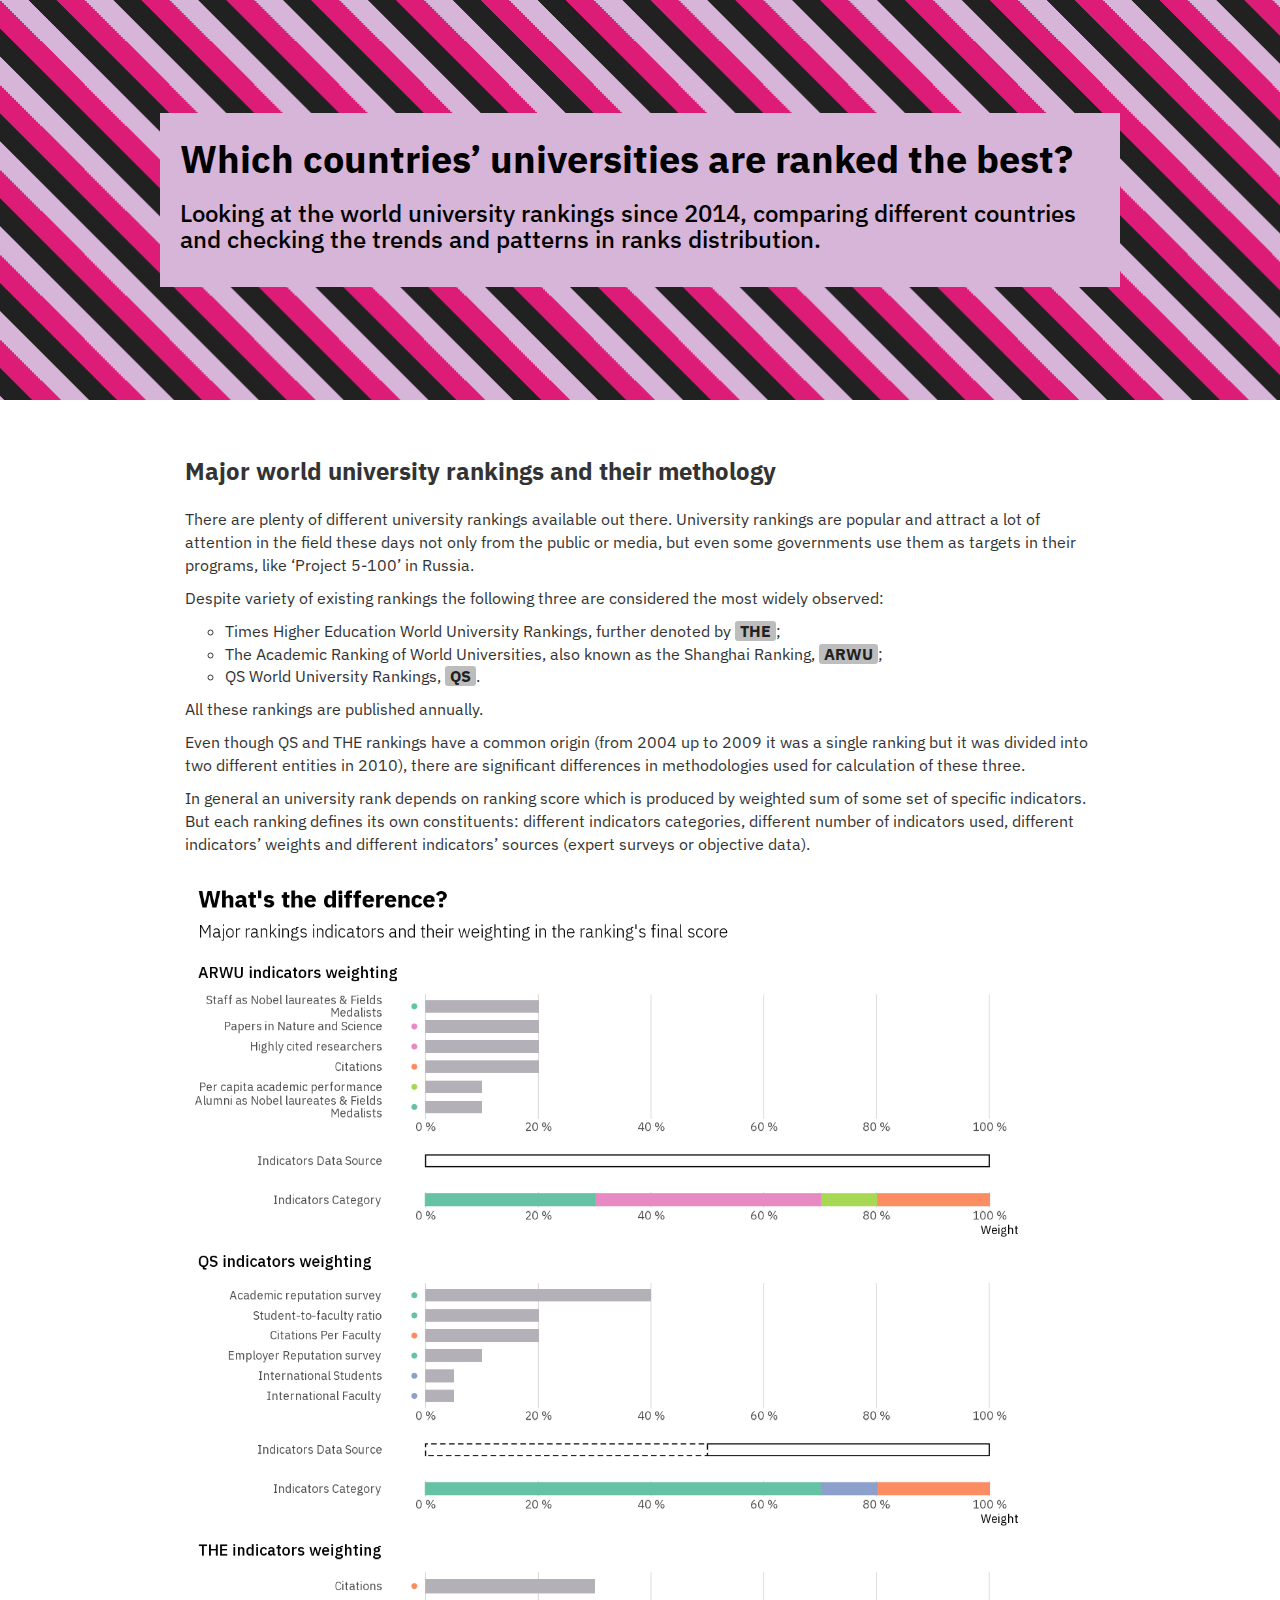
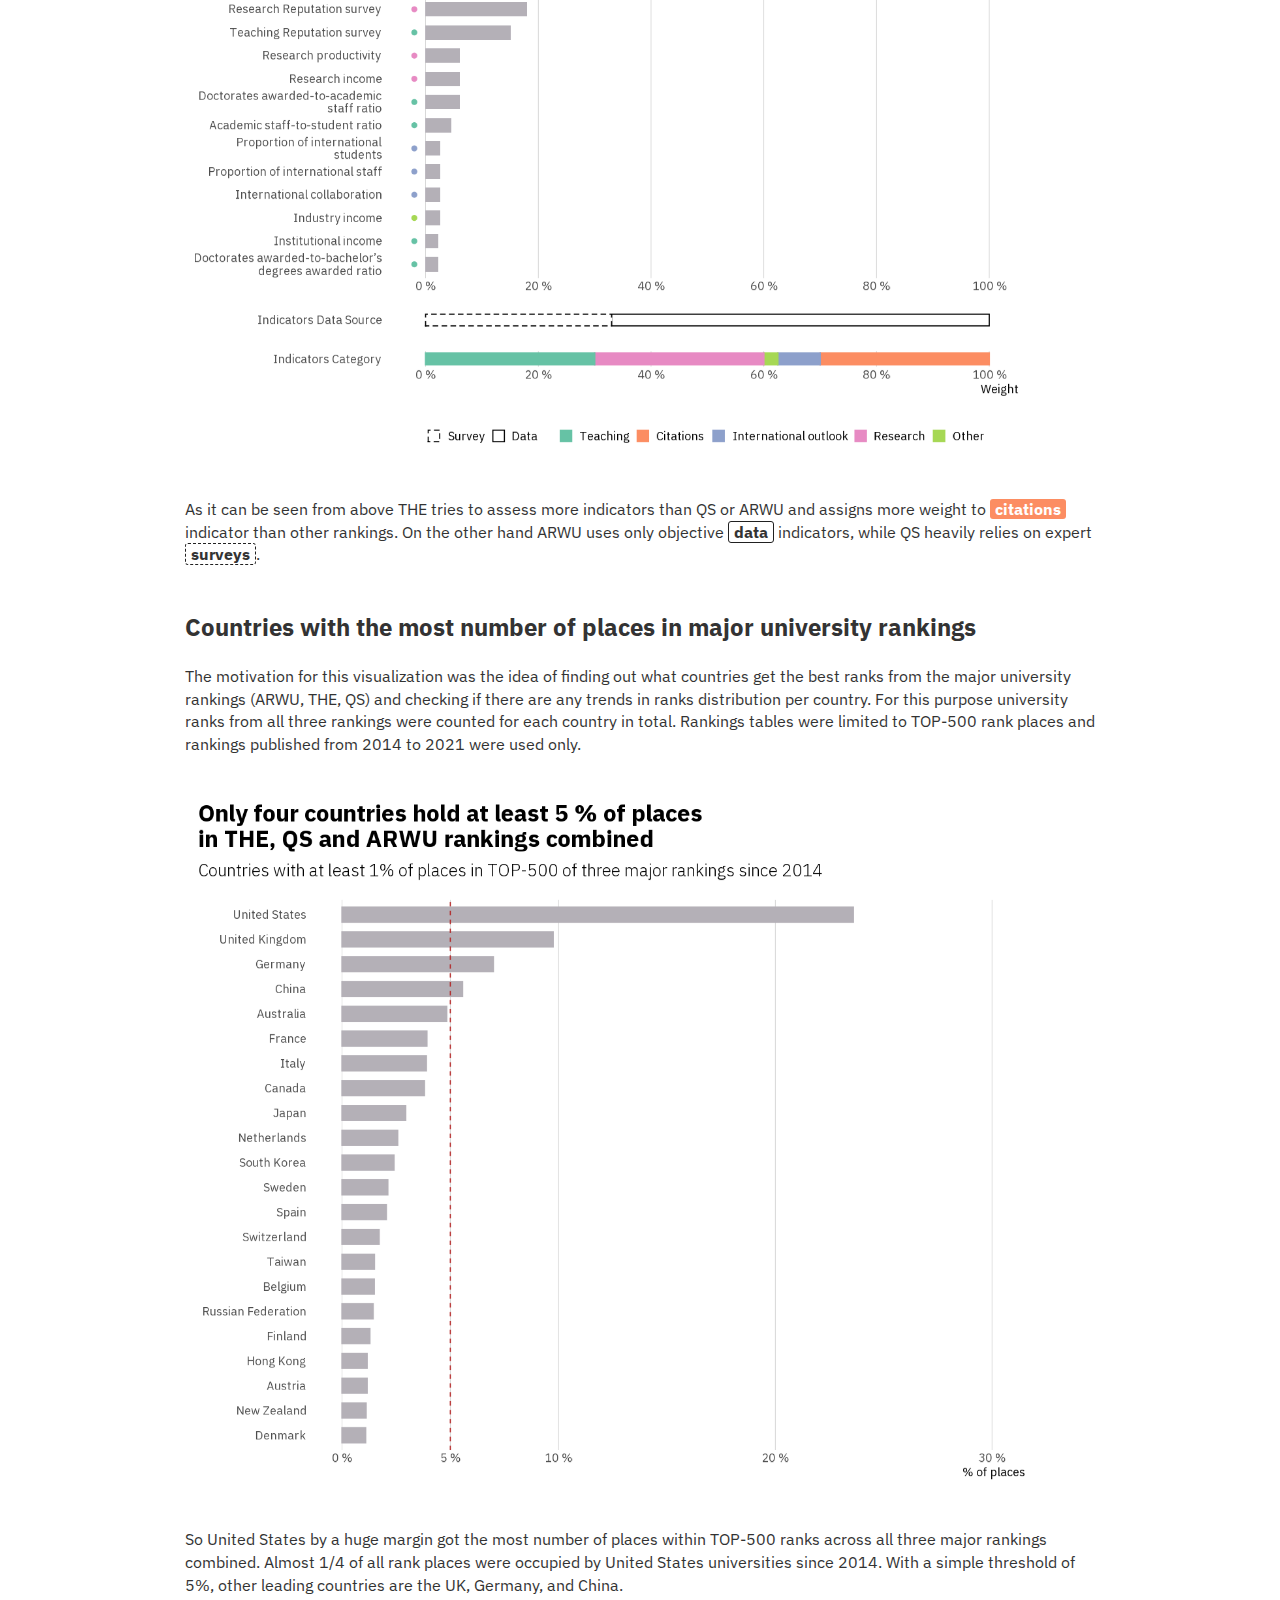
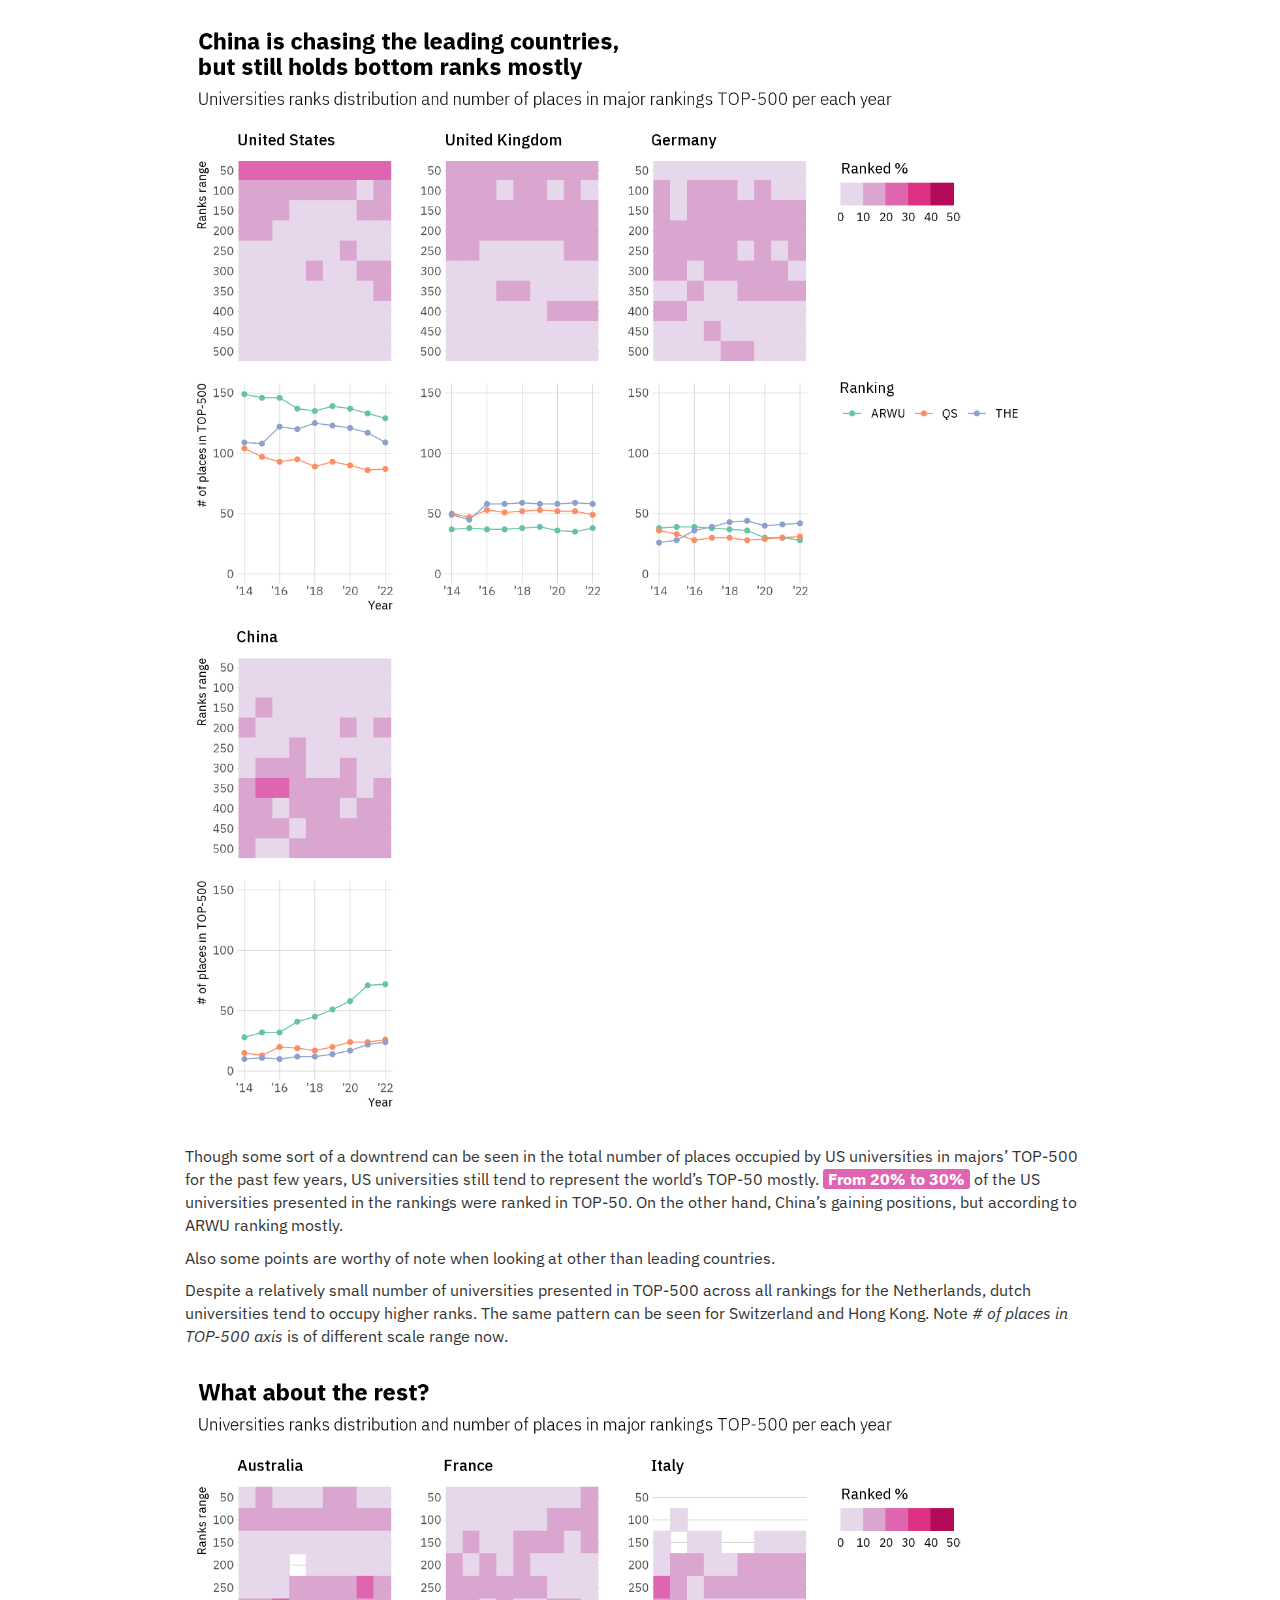
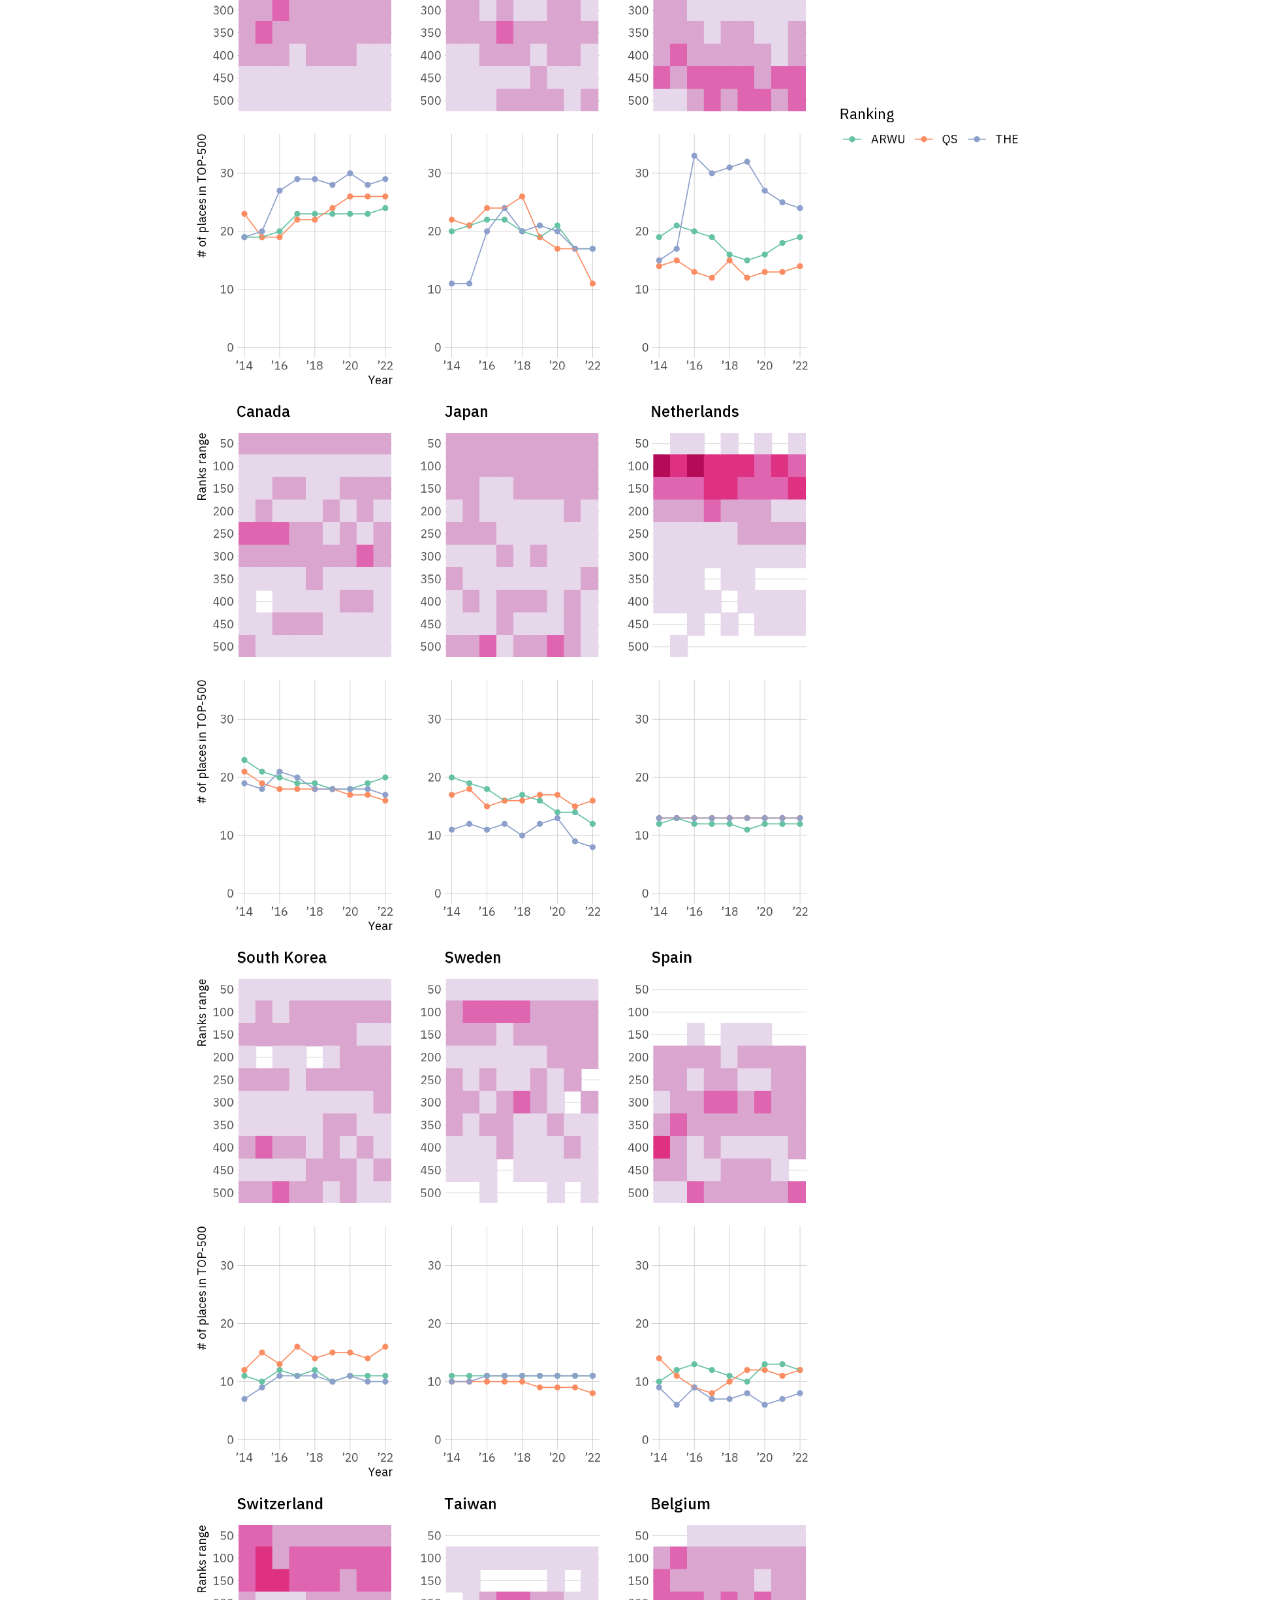
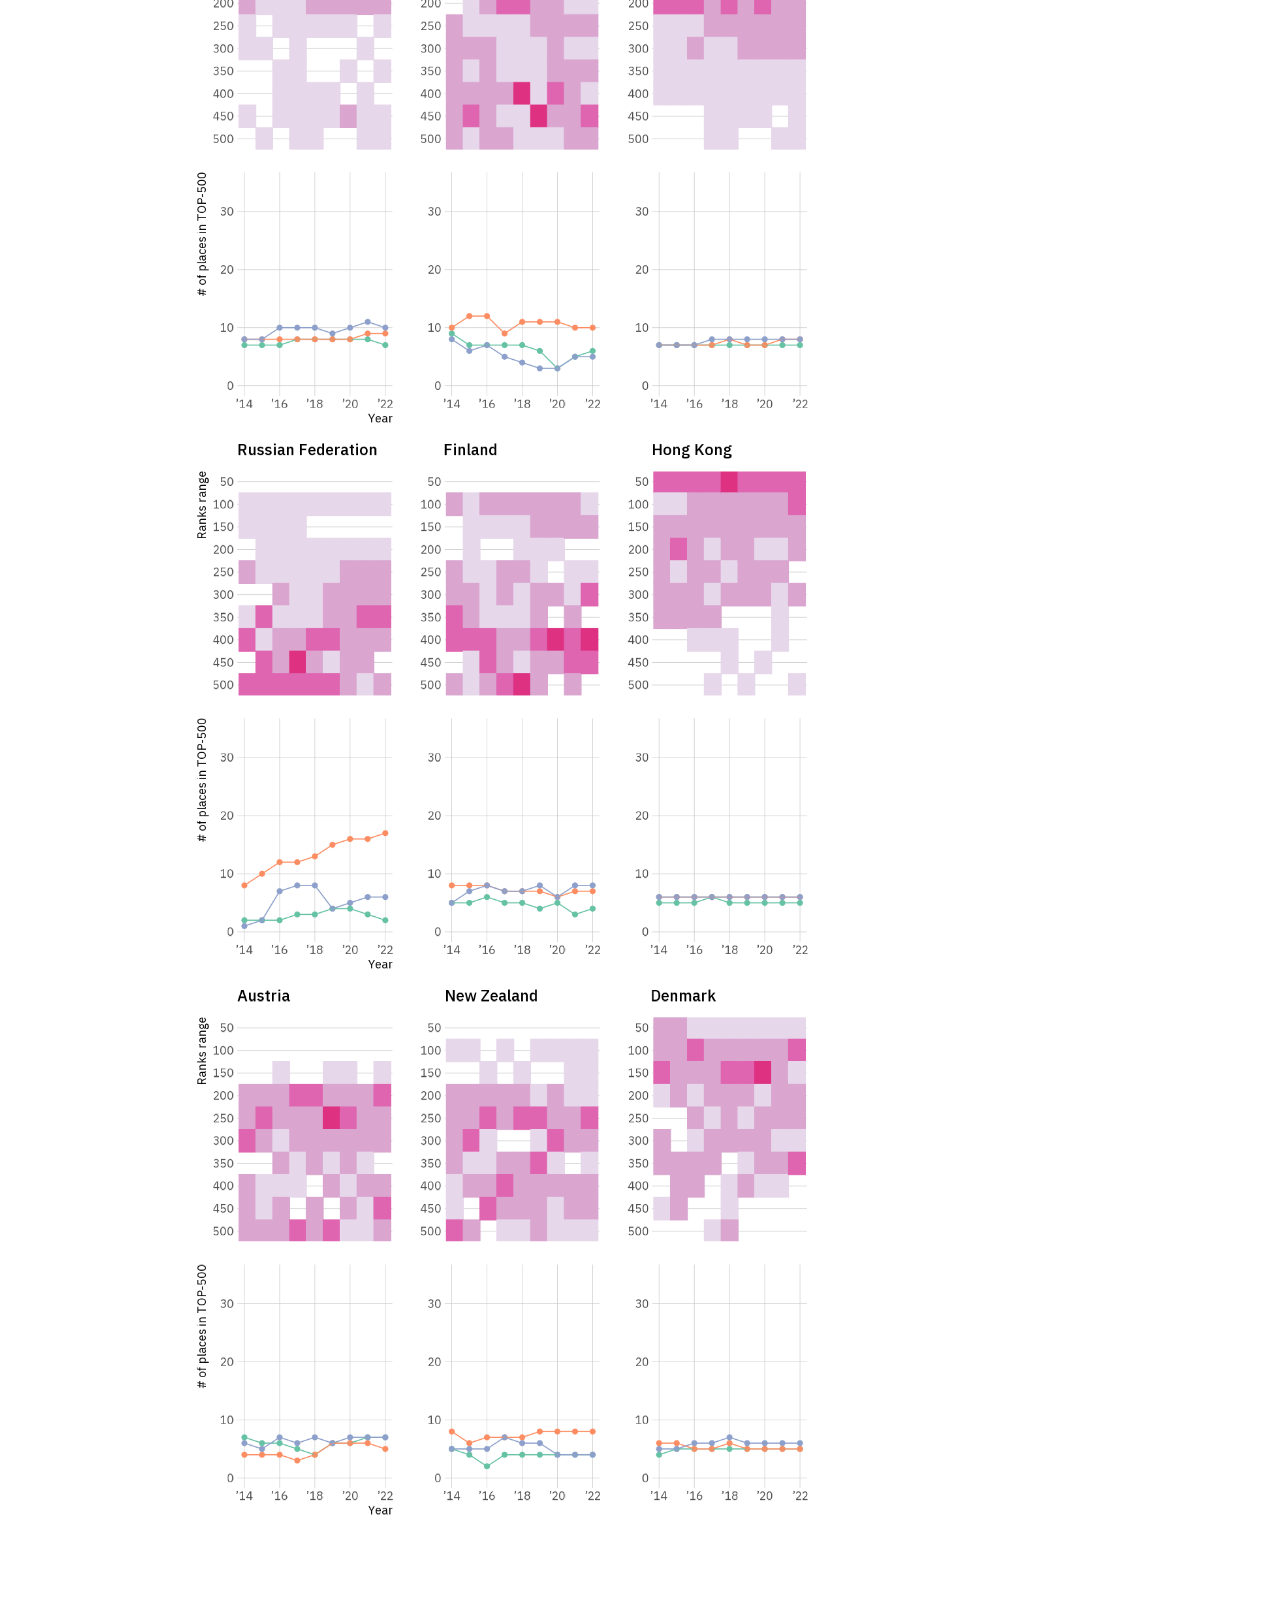
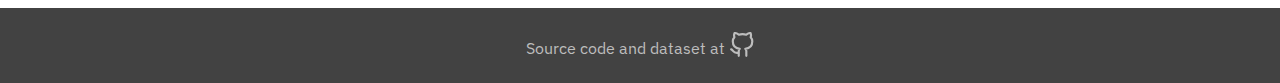
==== 03_visualization/output/index.html @ e7e45156 "init commit" ====
<!DOCTYPE html>

<html>

<head>

<meta charset="utf-8" />
<meta name="generator" content="pandoc" />
<meta http-equiv="X-UA-Compatible" content="IE=EDGE" />




<title>Which countries’ universities are ranked the best?</title>

<script src="index_files/header-attrs-2.11/header-attrs.js"></script>
<script src="index_files/jquery-3.6.0/jquery-3.6.0.min.js"></script>
<meta name="viewport" content="width=device-width, initial-scale=1" />
<link href="index_files/bootstrap-3.3.5/css/bootstrap.min.css" rel="stylesheet" />
<script src="index_files/bootstrap-3.3.5/js/bootstrap.min.js"></script>
<script src="index_files/bootstrap-3.3.5/shim/html5shiv.min.js"></script>
<script src="index_files/bootstrap-3.3.5/shim/respond.min.js"></script>
<style>h1 {font-size: 34px;}
       h1.title {font-size: 38px;}
       h2 {font-size: 30px;}
       h3 {font-size: 24px;}
       h4 {font-size: 18px;}
       h5 {font-size: 16px;}
       h6 {font-size: 12px;}
       code {color: inherit; background-color: rgba(0, 0, 0, 0.04);}
       pre:not([class]) { background-color: white }</style>
<script src="index_files/navigation-1.1/tabsets.js"></script>
<link href="index_files/highlightjs-9.12.0/default.css" rel="stylesheet" />
<script src="index_files/highlightjs-9.12.0/highlight.js"></script>
<link rel="apple-touch-icon" sizes="180x180" href="favicon/apple-touch-icon.png">
<link rel="icon" type="image/png" sizes="32x32" href="favicon/favicon-32x32.png">
<link rel="icon" type="image/png" sizes="16x16" href="favicon/favicon-16x16.png">

<style type="text/css">
  code{white-space: pre-wrap;}
  span.smallcaps{font-variant: small-caps;}
  span.underline{text-decoration: underline;}
  div.column{display: inline-block; vertical-align: top; width: 50%;}
  div.hanging-indent{margin-left: 1.5em; text-indent: -1.5em;}
  ul.task-list{list-style: none;}
    </style>

<style type="text/css">code{white-space: pre;}</style>
<script type="text/javascript">
if (window.hljs) {
  hljs.configure({languages: []});
  hljs.initHighlightingOnLoad();
  if (document.readyState && document.readyState === "complete") {
    window.setTimeout(function() { hljs.initHighlighting(); }, 0);
  }
}
</script>





<link rel="stylesheet" href="style.css" type="text/css" />



<style type = "text/css">
.main-container {
  max-width: 940px;
  margin-left: auto;
  margin-right: auto;
}
img {
  max-width:100%;
}
.tabbed-pane {
  padding-top: 12px;
}
.html-widget {
  margin-bottom: 20px;
}
button.code-folding-btn:focus {
  outline: none;
}
summary {
  display: list-item;
}
pre code {
  padding: 0;
}
</style>



<!-- tabsets -->

<style type="text/css">
.tabset-dropdown > .nav-tabs {
  display: inline-table;
  max-height: 500px;
  min-height: 44px;
  overflow-y: auto;
  border: 1px solid #ddd;
  border-radius: 4px;
}

.tabset-dropdown > .nav-tabs > li.active:before {
  content: "";
  font-family: 'Glyphicons Halflings';
  display: inline-block;
  padding: 10px;
  border-right: 1px solid #ddd;
}

.tabset-dropdown > .nav-tabs.nav-tabs-open > li.active:before {
  content: "&#xe258;";
  border: none;
}

.tabset-dropdown > .nav-tabs.nav-tabs-open:before {
  content: "";
  font-family: 'Glyphicons Halflings';
  display: inline-block;
  padding: 10px;
  border-right: 1px solid #ddd;
}

.tabset-dropdown > .nav-tabs > li.active {
  display: block;
}

.tabset-dropdown > .nav-tabs > li > a,
.tabset-dropdown > .nav-tabs > li > a:focus,
.tabset-dropdown > .nav-tabs > li > a:hover {
  border: none;
  display: inline-block;
  border-radius: 4px;
  background-color: transparent;
}

.tabset-dropdown > .nav-tabs.nav-tabs-open > li {
  display: block;
  float: none;
}

.tabset-dropdown > .nav-tabs > li {
  display: none;
}
</style>

<!-- code folding -->




</head>

<body>


<div class="container-fluid main-container">



<header>
  <div class="header-intro">
    <h1 class="title">Which countries’ universities are ranked the best?</h1>
    <p class="h3">Looking at the world university rankings since 2014, comparing different countries and checking the trends and patterns in ranks distribution.</p>
  </div>
</header>

<div id="header">



<h1 class="title toc-ignore">Which countries’ universities are ranked the best?</h1>
<h3 class="subtitle">Looking at the world university rankings since 2014, comparing different countries and checking the trends and patterns in ranks distribution.</h3>

</div>


<div id="major-world-university-rankings-and-their-methology" class="section level3">
<h3>Major world university rankings and their methology</h3>
<p>There are plenty of different university rankings available out there. University rankings are popular and attract a lot of attention in the field these days not only from the public or media, but even some governments use them as targets in their programs, like ‘Project 5-100’ in Russia.</p>
<p>Despite variety of existing rankings the following three are considered the most widely observed:</p>
<ul>
<li>Times Higher Education World University Rankings, further denoted by <span class="lbl-info">THE</span>;</li>
<li>The Academic Ranking of World Universities, also known as the Shanghai Ranking, <span class="lbl-info">ARWU</span>;</li>
<li>QS World University Rankings, <span class="lbl-info">QS</span>.</li>
</ul>
<p>All these rankings are published annually.</p>
<p>Even though QS and THE rankings have a common origin (from 2004 up to 2009 it was a single ranking but it was divided into two different entities in 2010), there are significant differences in methodologies used for calculation of these three.</p>
<p>In general an university rank depends on ranking score which is produced by weighted sum of some set of specific indicators. But each ranking defines its own constituents: different indicators categories, different number of indicators used, different indicators’ weights and different indicators’ sources (expert surveys or objective data).</p>
<p><img src="index_files/figure-html/ranks-methodology-plot-1.png" width="93%" /></p>
<p>As it can be seen from above THE tries to assess more indicators than QS or ARWU and assigns more weight to <span class="lbl-citations">citations</span> indicator than other rankings. On the other hand ARWU uses only objective <span class="lbl-data">data</span> indicators, while QS heavily relies on expert <span class="lbl-survey">surveys</span>.</p>
</div>
<div id="countries-with-the-most-number-of-places-in-major-university-rankings" class="section level3">
<h3>Countries with the most number of places in major university rankings</h3>
<p>The motivation for this visualization was the idea of finding out what countries get the best ranks from the major university rankings (ARWU, THE, QS) and checking if there are any trends in ranks distribution per country. For this purpose university ranks from all three rankings were counted for each country in total. Rankings tables were limited to TOP-500 rank places and rankings published from 2014 to 2021 were used only.</p>
<p><img src="index_files/figure-html/top-countries-1.png" width="93%" /></p>
<p>So United States by a huge margin got the most number of places within TOP-500 ranks across all three major rankings combined. Almost 1/4 of all rank places were occupied by United States universities since 2014. With a simple threshold of 5%, other leading countries are the UK, Germany, and China.</p>
<p><img src="index_files/figure-html/plot-top-countries-1.png" width="93%" /></p>
<p>Though some sort of a downtrend can be seen in the total number of places occupied by US universities in majors’ TOP-500 for the past few years, US universities still tend to represent the world’s TOP-50 mostly. <span class="lbl-20-30-range">From 20% to 30%</span> of the US universities presented in the rankings were ranked in TOP-50. On the other hand, China’s gaining positions, but according to ARWU ranking mostly.</p>
<p>Also some points are worthy of note when looking at other than leading countries.</p>
<p>Despite a relatively small number of universities presented in TOP-500 across all rankings for the Netherlands, dutch universities tend to occupy higher ranks. The same pattern can be seen for Switzerland and Hong Kong. Note <em># of places in TOP-500 axis</em> is of different scale range now.</p>
<p><img src="index_files/figure-html/plot-rest-countries-1.png" width="93%" /></p>
</div>

<footer>
  <div class="footer">
    <span class="text">Source code and dataset at </span> 
    <a href="https://github.com/d2ski" target="_blank" rel="noopener noreferrer me" title="Github">
    <svg xmlns="http://www.w3.org/2000/svg" viewBox="0 0 24 24" fill="none" stroke="currentColor" stroke-width="2" stroke-linecap="round" stroke-linejoin="round">
        <path d="M9 19c-5 1.5-5-2.5-7-3m14 6v-3.87a3.37 3.37 0 0 0-.94-2.61c3.14-.35 6.44-1.54 6.44-7A5.44 5.44 0 0 0 20 4.77 5.07 5.07 0 0 0 19.91 1S18.73.65 16 2.48a13.38 13.38 0 0 0-7 0C6.27.65 5.09 1 5.09 1A5.07 5.07 0 0 0 5 4.77a5.44 5.44 0 0 0-1.5 3.78c0 5.42 3.3 6.61 6.44 7A3.37 3.37 0 0 0 9 18.13V22">
        </path>
    </svg>
    </a>
  </div>
</footer>






</div>

<script>

// add bootstrap table styles to pandoc tables
function bootstrapStylePandocTables() {
  $('tr.odd').parent('tbody').parent('table').addClass('table table-condensed');
}
$(document).ready(function () {
  bootstrapStylePandocTables();
});


</script>

<!-- tabsets -->

<script>
$(document).ready(function () {
  window.buildTabsets("TOC");
});

$(document).ready(function () {
  $('.tabset-dropdown > .nav-tabs > li').click(function () {
    $(this).parent().toggleClass('nav-tabs-open');
  });
});
</script>

<!-- code folding -->


<!-- dynamically load mathjax for compatibility with self-contained -->
<script>
  (function () {
    var script = document.createElement("script");
    script.type = "text/javascript";
    script.src  = "https://mathjax.rstudio.com/latest/MathJax.js?config=TeX-AMS-MML_HTMLorMML";
    document.getElementsByTagName("head")[0].appendChild(script);
  })();
</script>

</body>
</html>
---- 03_visualization/output/index_files/highlightjs-9.12.0/default.css ----
.hljs-literal {
  color: #990073;
}

.hljs-number {
  color: #099;
}

.hljs-comment {
  color: #998;
  font-style: italic;
}

.hljs-keyword {
  color: #900;
  font-weight: bold;
}

.hljs-string {
  color: #d14;
}
---- 03_visualization/output/style.css ----
@import url('https://fonts.googleapis.com/css2?family=IBM+Plex+Sans:wght@400;700&display=swap');

html {
  position: relative;
  min-height: 100%;
}

body {
  font-size: 16px;
  font-family: 'IBM Plex Sans', sans-serif;
  margin-top: 410px;
  margin-bottom: 130px;
}

h1, h2, h3 {
  font-weight: 700;
}

h3 {
  margin-top: 2em;
  margin-bottom: 1em;
}

p {
  font-weight: 400;
}

header {
  position: absolute;
  top: 0;
  left: 0;
  width: 100%;
  height: 400px;
  background-color: #dd1c77;
  background-image: linear-gradient(45deg, #d7b5d8 16.67%, #212121 16.67%, #212121 33.33%, #dd1c77 33.33%, #dd1c77 50%, #d7b5d8 50%, #d7b5d8 66.67%, #212121 66.67%, #212121 83.33%, #dd1c77 83.33%, #dd1c77 100%);
  background-size: 84.85px 84.85px;
  color: #000;
  padding: 10px;
  
  display: flex;
  flex-direction: column;
  justify-content: center;
}

#header {
  display: none;
}

header .header-intro {
  margin-left: auto;
  margin-right: auto;
  max-width: 960px;
  background-color: #d7b5d8;
  padding-left: 20px;
  padding-right: 20px;
  padding-top: 5px;
  padding-bottom: 25px;
}

footer {
  position: absolute;
  bottom: 0;
  left: 0;
  width: 100%;
  height: 75px;
  background-color: #424242;
  padding: 10px;
  
  display: flex;
  flex-direction: column;
  justify-content: center;
}

footer .footer {
  margin-left: auto;
  margin-right: auto;
  max-width: 960px;
  padding-left: 20px;
  padding-right: 20px;
  padding-top: 5px;
  color: #BDBDBD;
}

footer svg {
  width: 26px;
  height: 26px;
  stroke: #BDBDBD;
}

.footer span.text, .footer a {
  vertical-align: middle;
  display: inline-block;
}

@media screen and (max-width: 320px) {
  header .header-intro {
    padding-left: 15px;
    padding-right: 15px;
    padding-top: 0px;
    padding-bottom: 15px;
  }
}

ul {
  list-style-type: circle;
}

.lbl-info {
  background-color: #BDBDBD;
  color: #212121;
  font-weight: bold;
  padding: 0px 5px 0px 5px;
  border-radius: 3px;
}

.lbl-citations {
  background-color: #fc8d62;
  color: #fff;
  font-weight: bold;
  padding: 0px 5px 0px 5px;
  border-radius: 3px;
}

.lbl-survey {
  font-weight: bold;
  padding: 0px 5px 0px 5px;
  border-radius: 3px;
  border: 1px dashed #212121;
}

.lbl-data {
  font-weight: bold;
  padding: 0px 5px 0px 5px;
  border-radius: 3px;
  border: 1px solid #212121;
}

.lbl-20-30-range {
  background-color: #df65b0;
  color: #fff;
  font-weight: bold;
  padding: 0px 5px 0px 5px;
  border-radius: 3px;
}
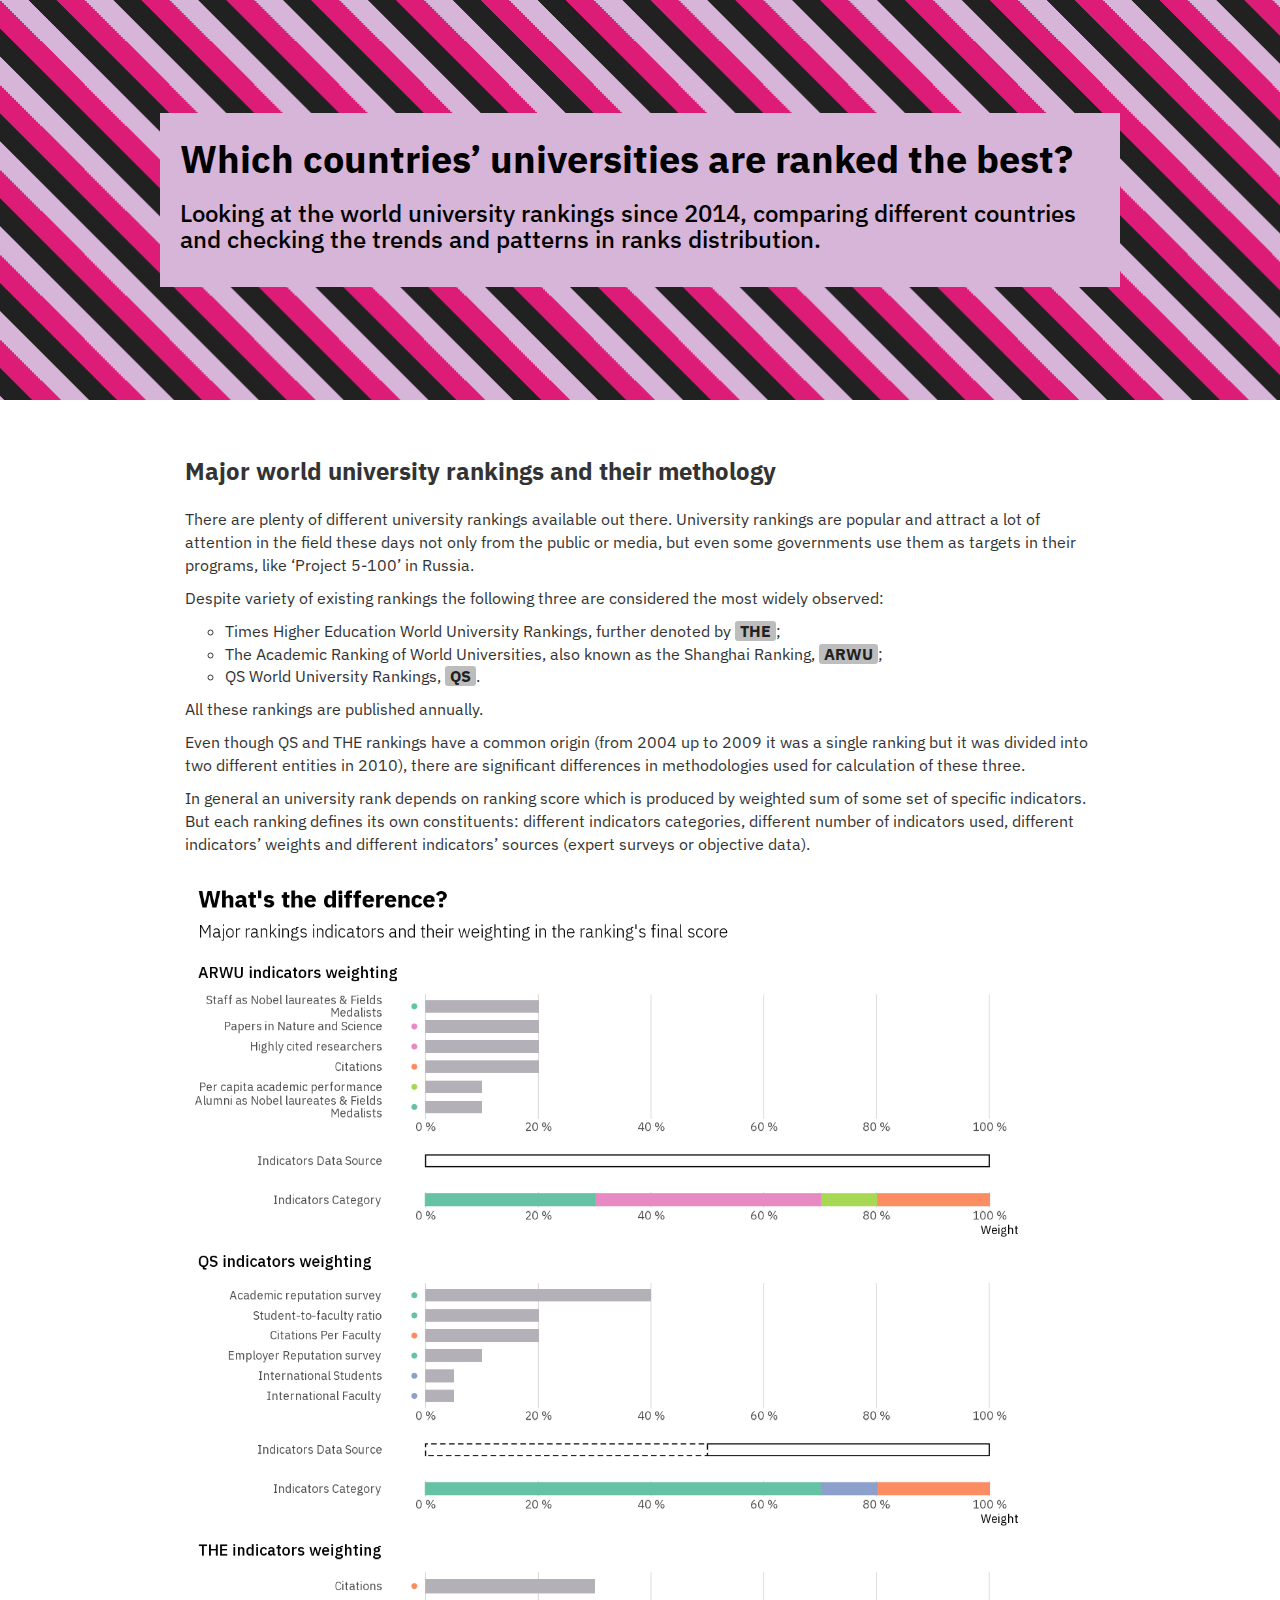
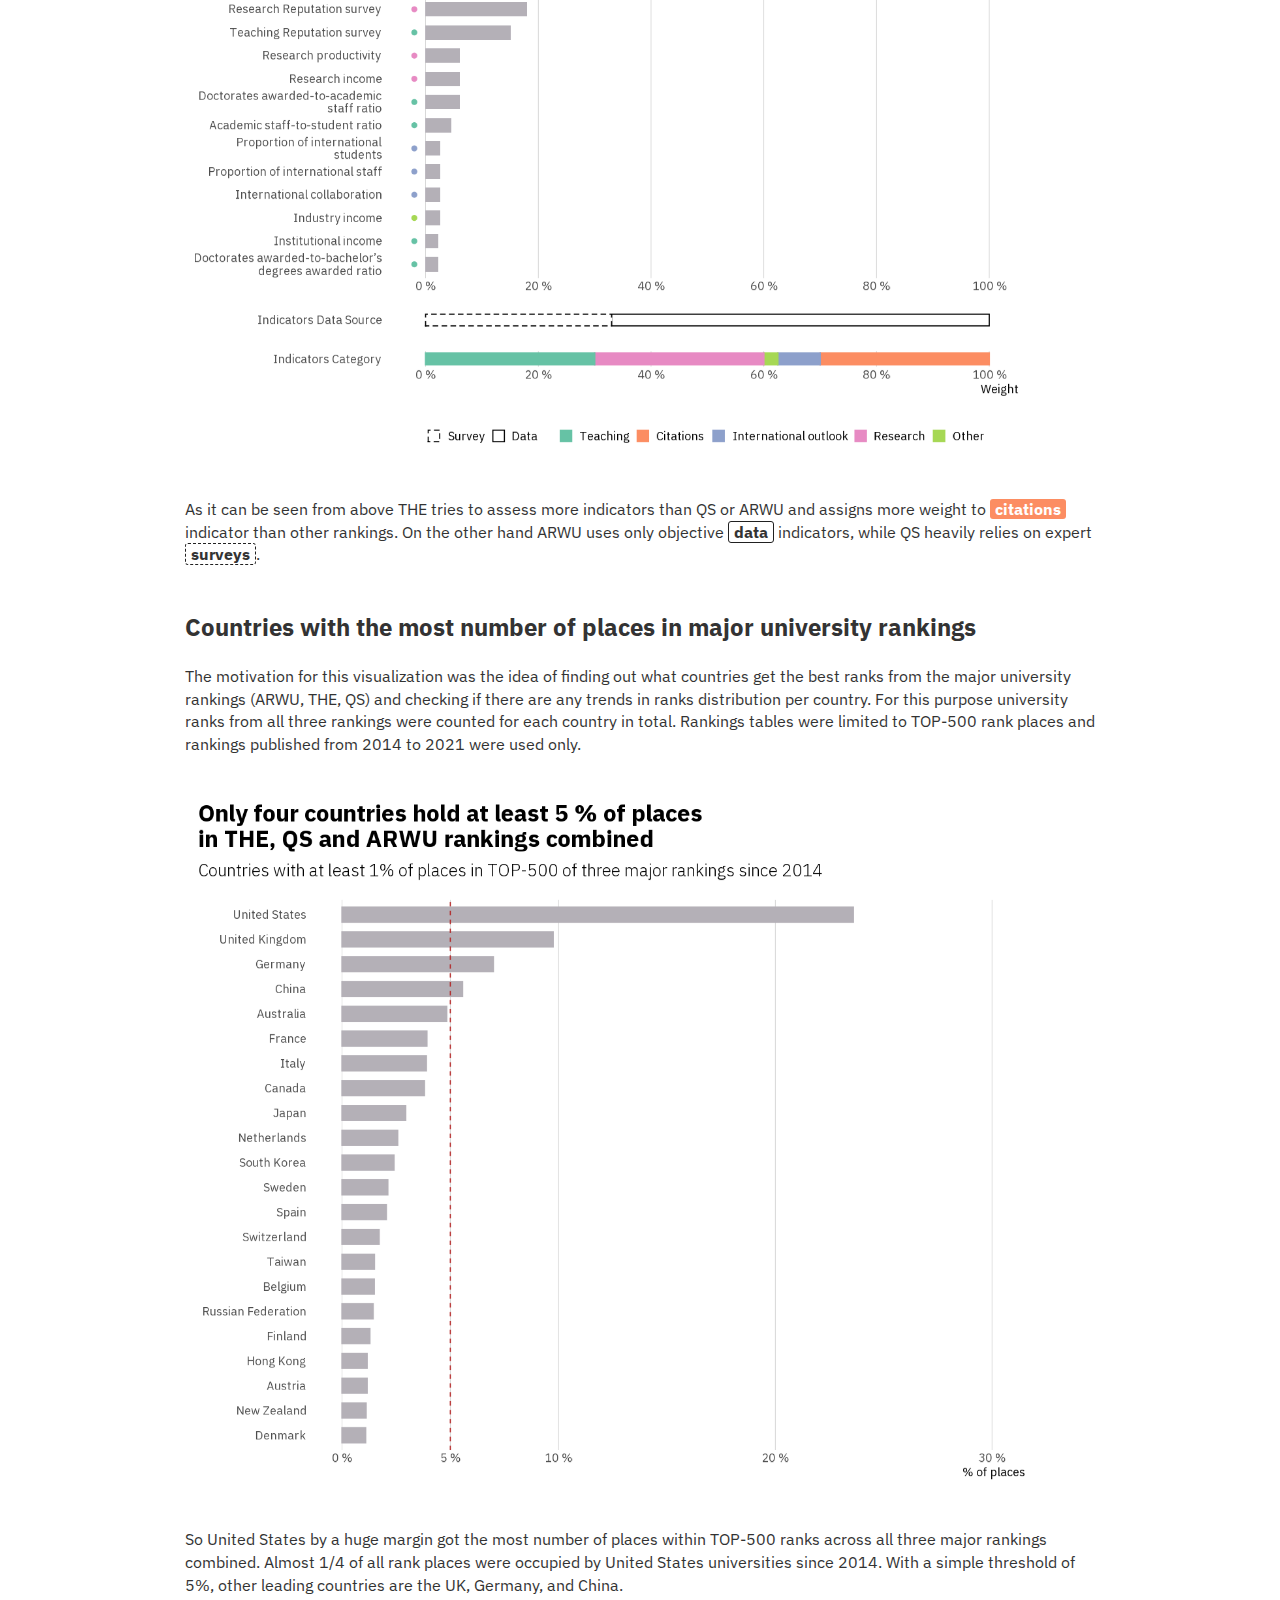
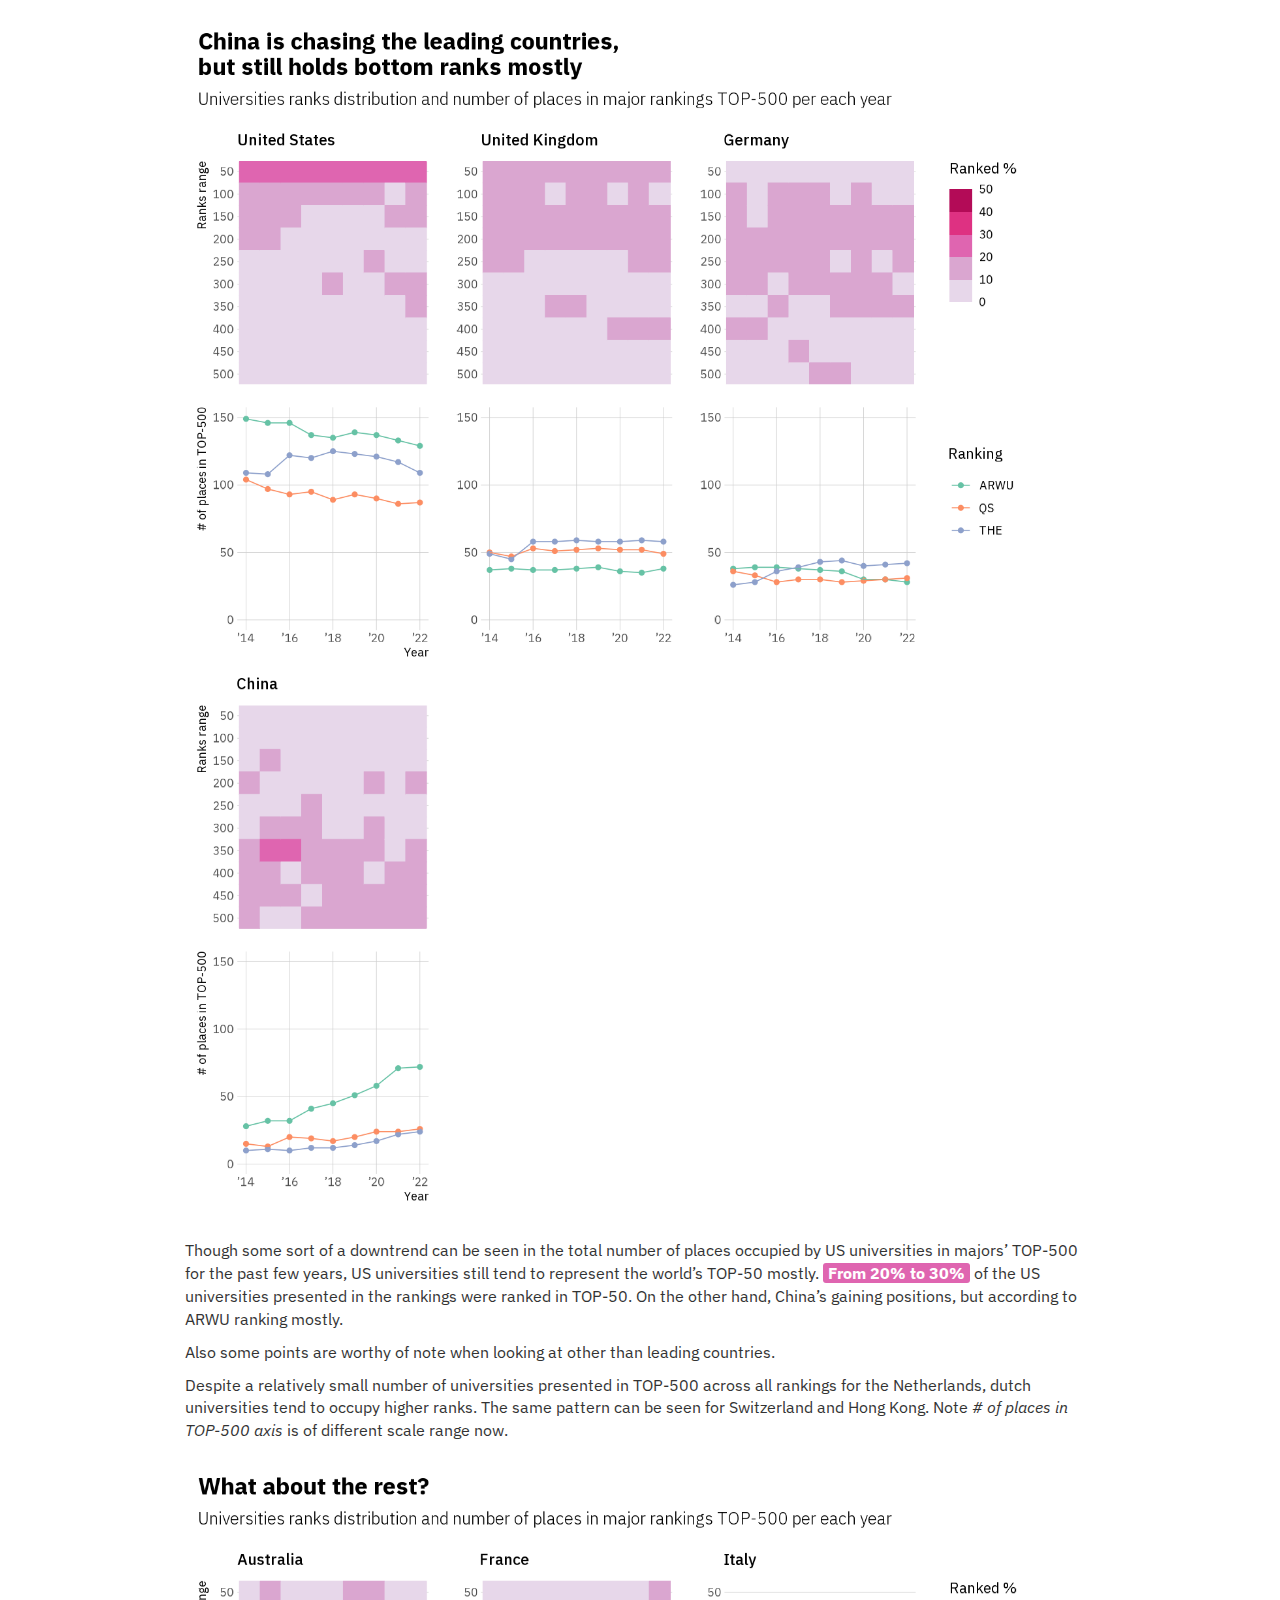
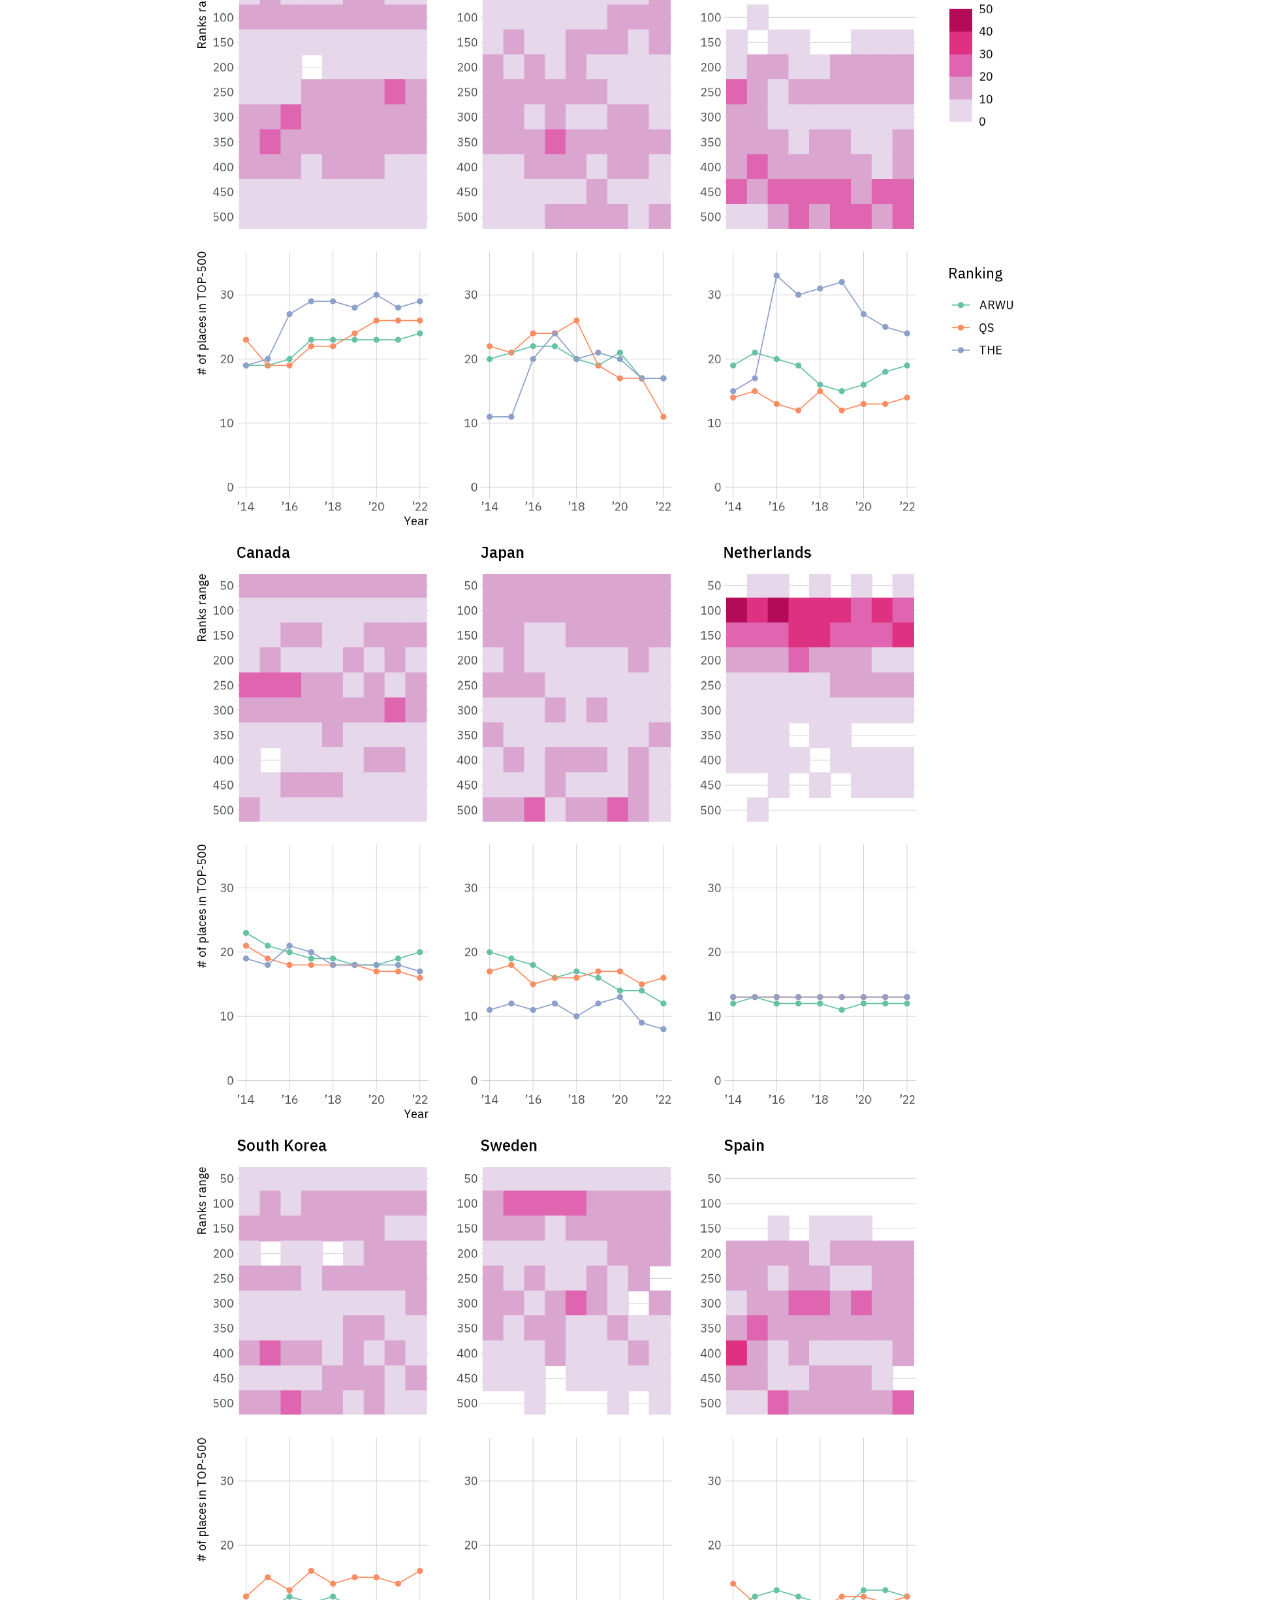
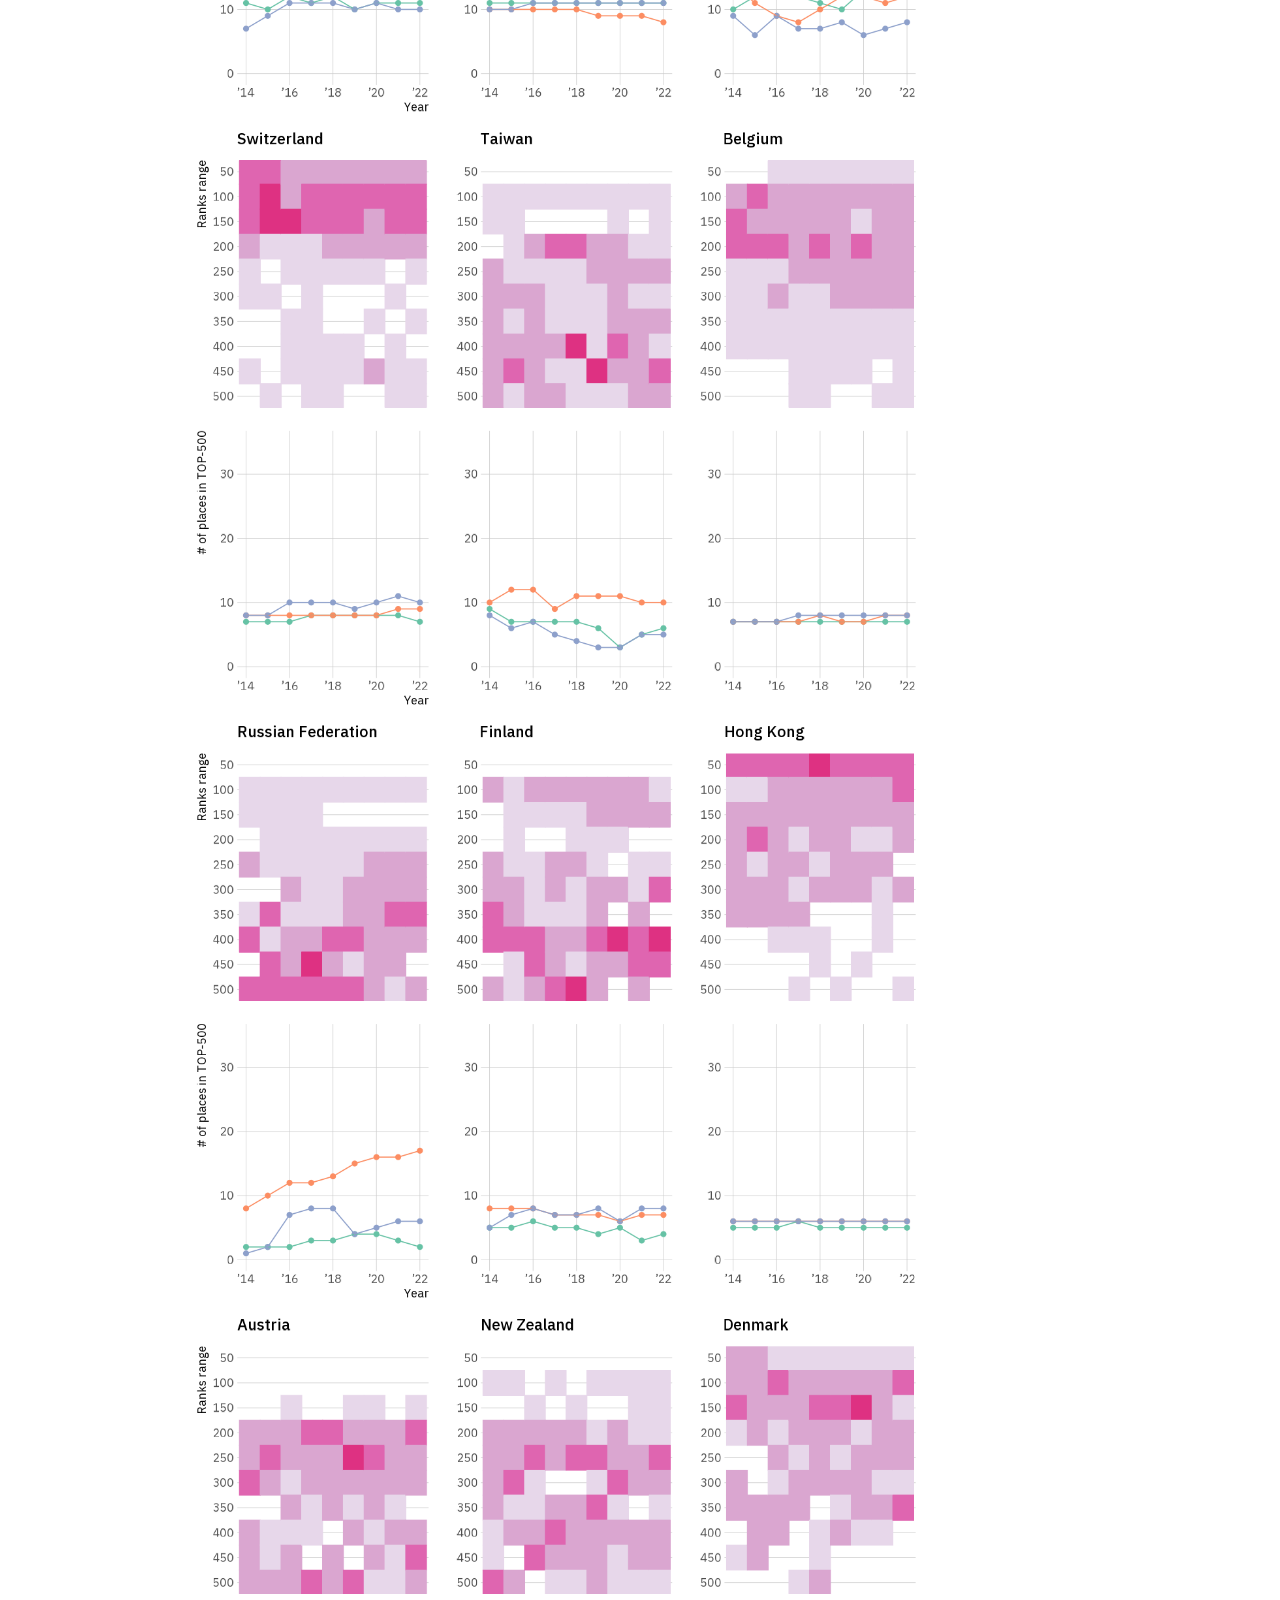
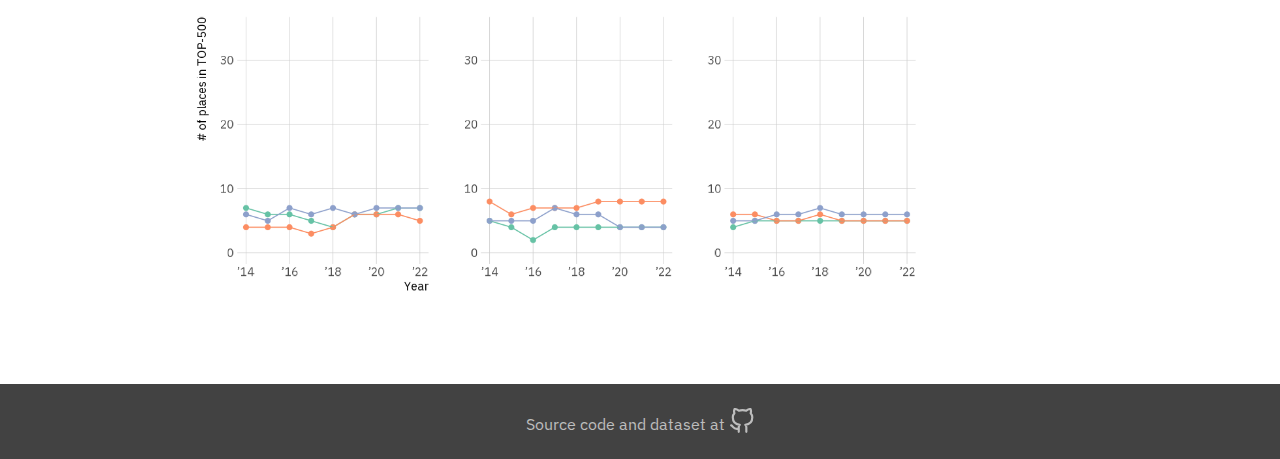
==== commit 9f506edc: "add readme and fix github link" ====
--- a/03_visualization/output/index.html
+++ b/03_visualization/output/index.html
@@ -209,7 +209,7 @@
 <footer>
   <div class="footer">
     <span class="text">Source code and dataset at </span> 
-    <a href="https://github.com/d2ski" target="_blank" rel="noopener noreferrer me" title="Github">
+    <a href="https://github.com/d2ski/uni-ranks" target="_blank" rel="noopener noreferrer me" title="Github">
     <svg xmlns="http://www.w3.org/2000/svg" viewBox="0 0 24 24" fill="none" stroke="currentColor" stroke-width="2" stroke-linecap="round" stroke-linejoin="round">
         <path d="M9 19c-5 1.5-5-2.5-7-3m14 6v-3.87a3.37 3.37 0 0 0-.94-2.61c3.14-.35 6.44-1.54 6.44-7A5.44 5.44 0 0 0 20 4.77 5.07 5.07 0 0 0 19.91 1S18.73.65 16 2.48a13.38 13.38 0 0 0-7 0C6.27.65 5.09 1 5.09 1A5.07 5.07 0 0 0 5 4.77a5.44 5.44 0 0 0-1.5 3.78c0 5.42 3.3 6.61 6.44 7A3.37 3.37 0 0 0 9 18.13V22">
         </path>
--- a/03_visualization/output/style.css
+++ b/03_visualization/output/style.css
@@ -92,11 +92,11 @@
   display: inline-block;
 }
 
-@media screen and (max-width: 320px) {
+@media screen and (max-width: 360px) {
   header .header-intro {
-    padding-left: 15px;
-    padding-right: 15px;
-    padding-top: 0px;
+    padding-left: 10px;
+    padding-right: 10px;
+    padding-top: 5px;
     padding-bottom: 15px;
   }
 }
